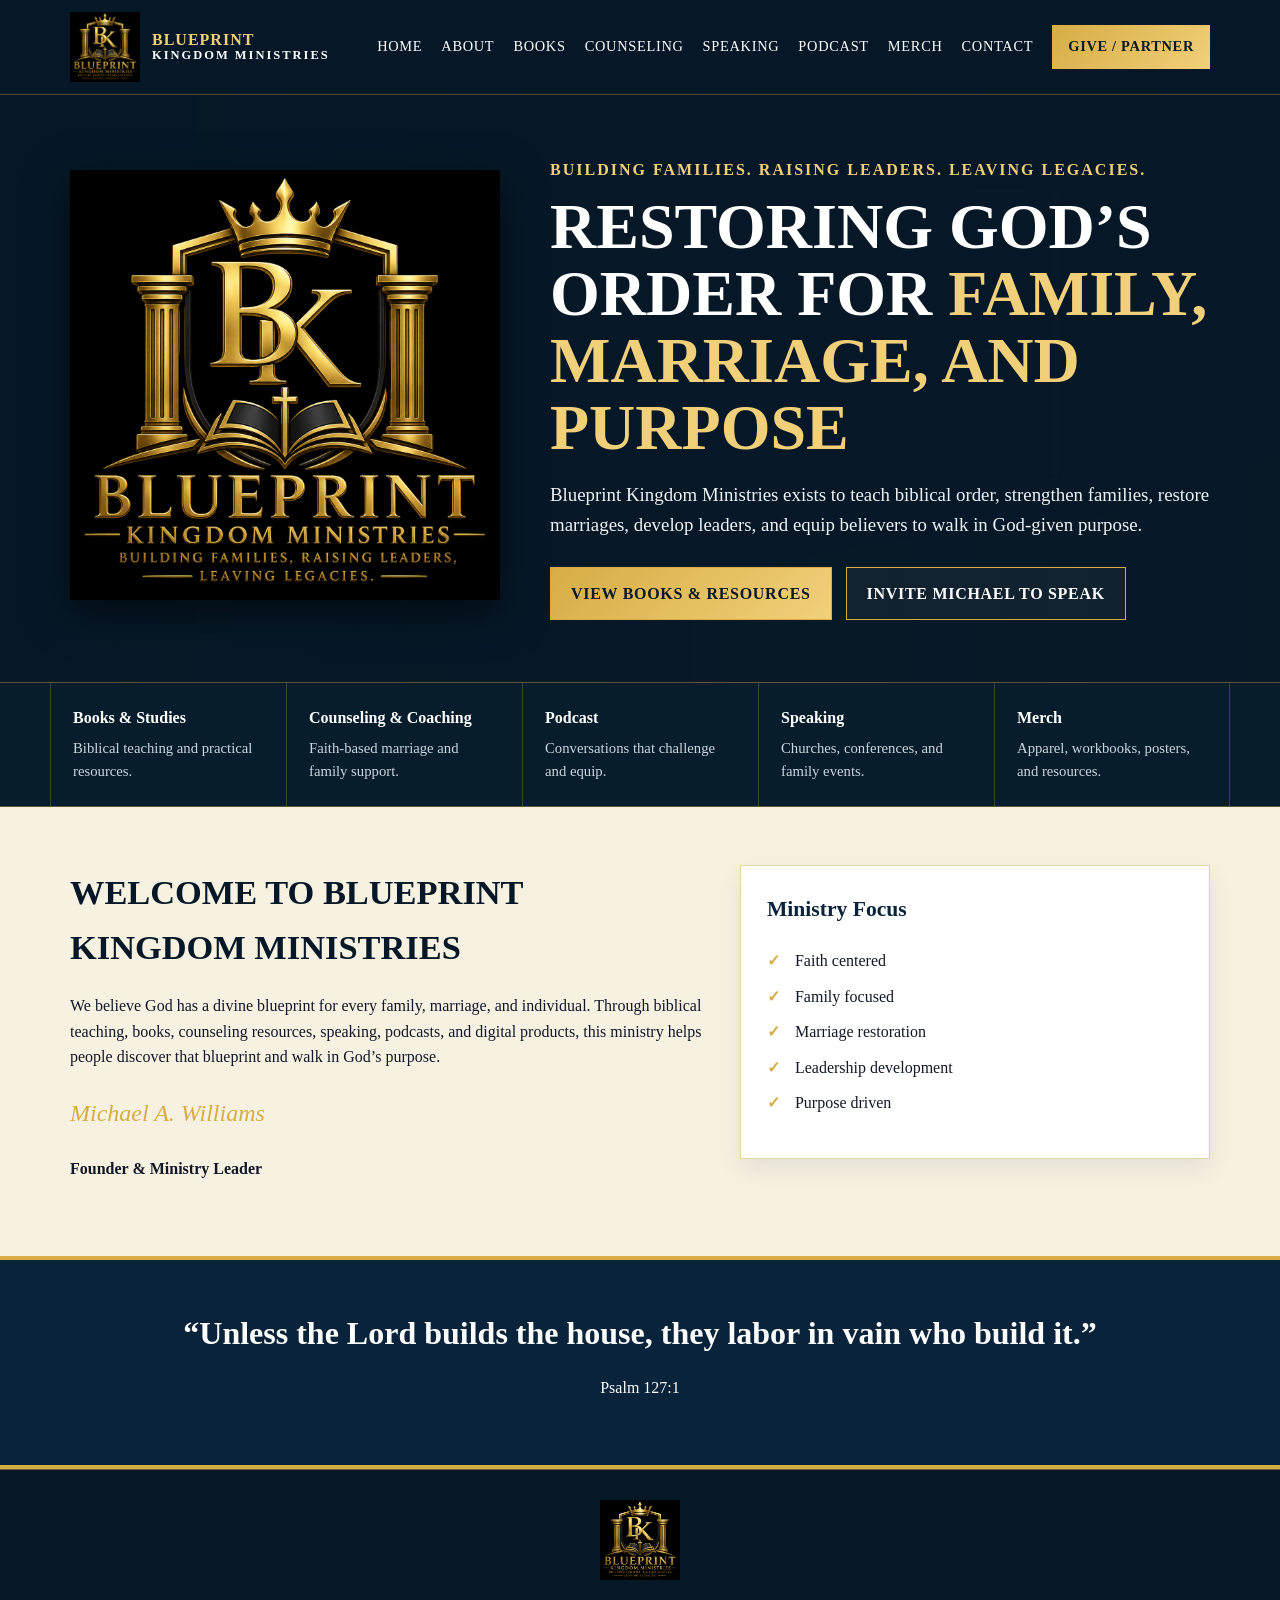
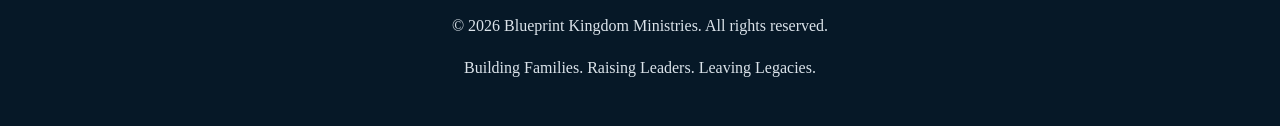
==== index.html @ 17f607df "Initial commit via Netlify [skip ci]" ====
<!DOCTYPE html><html lang="en"><head><meta charset="UTF-8"><meta name="viewport" content="width=device-width, initial-scale=1.0"><title>Blueprint Kingdom Ministries</title><meta name="description" content="Blueprint Kingdom Ministries"><link rel="icon" href="assets/favicon.png"><link rel="stylesheet" href="style.css"></head><body><header class="site-header"><div class="nav-wrap"><a class="brand" href="index.html"><img src="assets/logo.png" alt="Blueprint Kingdom Ministries logo"><span class="brand-text">Blueprint<span>Kingdom Ministries</span></span></a><nav><a href="index.html">Home</a><a href="about.html">About</a><a href="books.html">Books</a><a href="counseling.html">Counseling</a><a href="speaking.html">Speaking</a><a href="podcast.html">Podcast</a><a href="merch.html">Merch</a><a href="contact.html">Contact</a><a class="give" href="contact.html">Give / Partner</a></nav></div></header><section class="hero"><div class="hero-inner"><div><img class="hero-logo" src="assets/logo.png" alt="Blueprint Kingdom Ministries logo"></div><div><div class="eyebrow">Building Families. Raising Leaders. Leaving Legacies.</div><h1>Restoring God’s Order for <span>Family, Marriage, and Purpose</span></h1><p>Blueprint Kingdom Ministries exists to teach biblical order, strengthen families, restore marriages, develop leaders, and equip believers to walk in God-given purpose.</p><div class="btn-row"><a class="btn primary" href="books.html">View Books & Resources</a><a class="btn secondary" href="contact.html">Invite Michael to Speak</a></div></div></div></section><section class="quick-links"><div class="quick-grid"><a class="quick" href="books.html"><h3>Books & Studies</h3><p>Biblical teaching and practical resources.</p></a><a class="quick" href="counseling.html"><h3>Counseling & Coaching</h3><p>Faith-based marriage and family support.</p></a><a class="quick" href="podcast.html"><h3>Podcast</h3><p>Conversations that challenge and equip.</p></a><a class="quick" href="speaking.html"><h3>Speaking</h3><p>Churches, conferences, and family events.</p></a><a class="quick" href="merch.html"><h3>Merch</h3><p>Apparel, workbooks, posters, and resources.</p></a></div></section><section class="section two-col"><div><h2>Welcome to Blueprint Kingdom Ministries</h2><p>We believe God has a divine blueprint for every family, marriage, and individual. Through biblical teaching, books, counseling resources, speaking, podcasts, and digital products, this ministry helps people discover that blueprint and walk in God’s purpose.</p><p class="signature">Michael A. Williams</p><p><strong>Founder & Ministry Leader</strong></p></div><div class="card"><h3>Ministry Focus</h3><ul class="list-check"><li>Faith centered</li><li>Family focused</li><li>Marriage restoration</li><li>Leadership development</li><li>Purpose driven</li></ul></div></section><section class="banner"><h2>“Unless the Lord builds the house, they labor in vain who build it.”</h2><p>Psalm 127:1</p></section><footer class="site-footer"><img src="assets/logo.png" alt="Blueprint Kingdom Ministries logo"><p>&copy; 2026 Blueprint Kingdom Ministries. All rights reserved.</p><p>Building Families. Raising Leaders. Leaving Legacies.</p></footer></body></html>
---- style.css ----
:root{--navy:#061827;--navy2:#0b263a;--gold:#d6ad45;--gold2:#f2d07a;--cream:#f7f1e2;--white:#fff;--muted:#cdd6df;--ink:#111827}*{box-sizing:border-box}body{margin:0;font-family:Georgia,'Times New Roman',serif;background:var(--cream);color:var(--ink);line-height:1.6}a{color:inherit;text-decoration:none}.site-header{background:#061827;border-bottom:1px solid rgba(214,173,69,.35);position:sticky;top:0;z-index:10}.nav-wrap{max-width:1180px;margin:auto;display:flex;align-items:center;justify-content:space-between;padding:12px 20px;gap:22px}.brand{display:flex;align-items:center;gap:12px;min-width:230px}.brand img{height:70px;width:auto}.brand-text{font-weight:800;text-transform:uppercase;letter-spacing:1px;color:var(--gold2);line-height:1.05}.brand-text span{display:block;color:#fff;font-size:.78rem;letter-spacing:2px}nav{display:flex;gap:19px;align-items:center;flex-wrap:wrap;justify-content:flex-end}nav a{color:#fff;font-size:.9rem;text-transform:uppercase;letter-spacing:.7px}nav a:hover{color:var(--gold2)}.give{background:linear-gradient(135deg,var(--gold),var(--gold2));color:#081824!important;padding:10px 16px;font-weight:bold}.hero{background:linear-gradient(90deg,rgba(6,24,39,.96),rgba(6,24,39,.82)),url('assets/blueprint-bg.svg');background-size:cover;color:#fff}.hero-inner{max-width:1180px;margin:auto;display:grid;grid-template-columns:430px 1fr;gap:50px;align-items:center;padding:62px 20px}.hero-logo{width:100%;max-width:430px;filter:drop-shadow(0 12px 22px rgba(0,0,0,.55))}.eyebrow{color:var(--gold2);font-weight:bold;text-transform:uppercase;letter-spacing:2px}.hero h1,.page-title h1{font-size:clamp(2.2rem,5vw,4.4rem);line-height:1.05;margin:10px 0 18px;text-transform:uppercase}.hero h1 span{color:var(--gold2)}.hero p{font-size:1.18rem;color:#eef2f5;max-width:680px}.btn-row{display:flex;gap:14px;flex-wrap:wrap;margin-top:26px}.btn{display:inline-block;padding:13px 20px;border:1px solid var(--gold);font-weight:bold;text-transform:uppercase;letter-spacing:.7px}.primary{background:linear-gradient(135deg,var(--gold),var(--gold2));color:#071827}.secondary{color:#fff;background:rgba(255,255,255,.04)}.quick-links{background:#081d2c;color:#fff;border-top:1px solid rgba(214,173,69,.4);border-bottom:1px solid rgba(214,173,69,.4)}.quick-grid{max-width:1180px;margin:auto;display:grid;grid-template-columns:repeat(5,1fr)}.quick{padding:22px;border-left:1px solid rgba(214,173,69,.28)}.quick:last-child{border-right:1px solid rgba(214,173,69,.28)}.quick h3{color:#fff;margin:0 0 6px;font-size:1rem}.quick p{margin:0;color:var(--muted);font-size:.92rem}.section{max-width:1180px;margin:auto;padding:58px 20px}.section h2{font-size:2.15rem;margin:0 0 18px;color:var(--navy);text-transform:uppercase}.grid{display:grid;grid-template-columns:repeat(3,1fr);gap:24px}.card,.callout{background:#fff;border:1px solid #e5d5a4;box-shadow:0 10px 24px rgba(9,29,47,.08);padding:26px}.card h3{color:#09243a;margin-top:0;font-size:1.35rem}.two-col{display:grid;grid-template-columns:1.15fr .85fr;gap:34px;align-items:start}.banner{background:#09243a;color:#fff;text-align:center;padding:48px 20px;border-top:4px solid var(--gold);border-bottom:4px solid var(--gold)}.banner h2{font-size:2rem;margin:0 0 10px}.list-check{padding-left:0;list-style:none}.list-check li{margin:10px 0;padding-left:28px;position:relative}.list-check li:before{content:'✓';position:absolute;left:0;color:var(--gold);font-weight:bold}.page-title{background:linear-gradient(90deg,rgba(6,24,39,.96),rgba(6,24,39,.82)),url('assets/blueprint-bg.svg');background-size:cover;color:#fff;text-align:center;padding:70px 20px}.page-title p{max-width:760px;margin:auto;color:#eef2f5}.contact-box input,.contact-box textarea{width:100%;padding:13px;margin:8px 0;border:1px solid #d6c28d;font-family:inherit;font-size:1rem}.small{font-size:.9rem;color:#5b6470}.site-footer{background:#061827;color:#dbe3ea;text-align:center;padding:30px 20px;border-top:1px solid rgba(214,173,69,.5)}.site-footer img{height:80px;width:auto;margin-bottom:10px}.signature{color:var(--gold);font-style:italic;font-size:1.5rem}.notice{background:#fff8df;border-left:5px solid var(--gold);padding:16px;margin-top:18px}@media(max-width:850px){.nav-wrap{align-items:flex-start;flex-direction:column}.hero-inner,.two-col{grid-template-columns:1fr}.hero-logo{max-width:300px}.quick-grid,.grid{grid-template-columns:1fr}nav{justify-content:flex-start}.brand img{height:58px}}
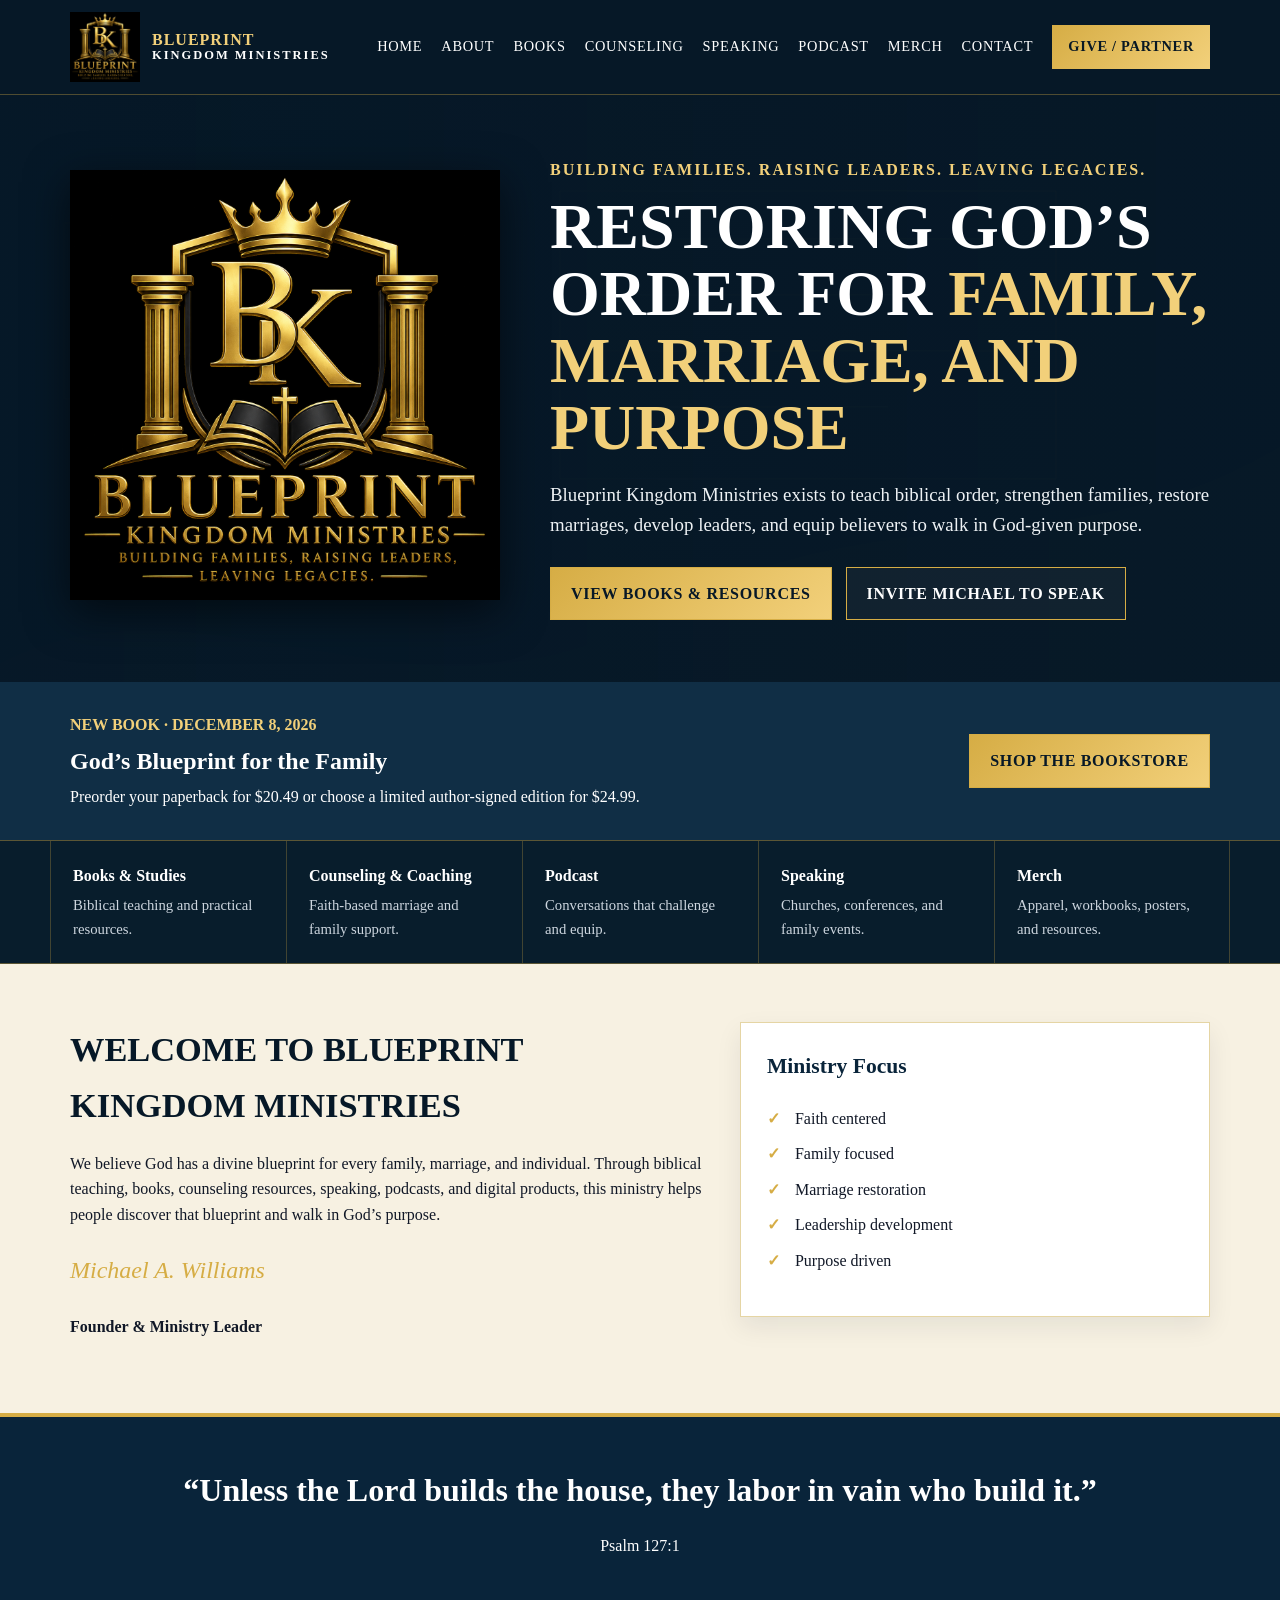
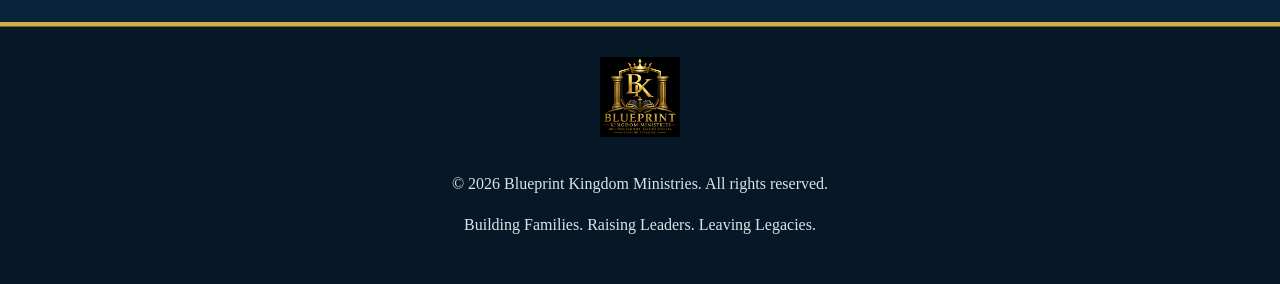
==== commit f0412c6a: "Add files via upload" ====
--- a/index.html
+++ b/index.html
@@ -1 +1 @@
-<!DOCTYPE html><html lang="en"><head><meta charset="UTF-8"><meta name="viewport" content="width=device-width, initial-scale=1.0"><title>Blueprint Kingdom Ministries</title><meta name="description" content="Blueprint Kingdom Ministries"><link rel="icon" href="assets/favicon.png"><link rel="stylesheet" href="style.css"></head><body><header class="site-header"><div class="nav-wrap"><a class="brand" href="index.html"><img src="assets/logo.png" alt="Blueprint Kingdom Ministries logo"><span class="brand-text">Blueprint<span>Kingdom Ministries</span></span></a><nav><a href="index.html">Home</a><a href="about.html">About</a><a href="books.html">Books</a><a href="counseling.html">Counseling</a><a href="speaking.html">Speaking</a><a href="podcast.html">Podcast</a><a href="merch.html">Merch</a><a href="contact.html">Contact</a><a class="give" href="contact.html">Give / Partner</a></nav></div></header><section class="hero"><div class="hero-inner"><div><img class="hero-logo" src="assets/logo.png" alt="Blueprint Kingdom Ministries logo"></div><div><div class="eyebrow">Building Families. Raising Leaders. Leaving Legacies.</div><h1>Restoring God’s Order for <span>Family, Marriage, and Purpose</span></h1><p>Blueprint Kingdom Ministries exists to teach biblical order, strengthen families, restore marriages, develop leaders, and equip believers to walk in God-given purpose.</p><div class="btn-row"><a class="btn primary" href="books.html">View Books & Resources</a><a class="btn secondary" href="contact.html">Invite Michael to Speak</a></div></div></div></section><section class="quick-links"><div class="quick-grid"><a class="quick" href="books.html"><h3>Books & Studies</h3><p>Biblical teaching and practical resources.</p></a><a class="quick" href="counseling.html"><h3>Counseling & Coaching</h3><p>Faith-based marriage and family support.</p></a><a class="quick" href="podcast.html"><h3>Podcast</h3><p>Conversations that challenge and equip.</p></a><a class="quick" href="speaking.html"><h3>Speaking</h3><p>Churches, conferences, and family events.</p></a><a class="quick" href="merch.html"><h3>Merch</h3><p>Apparel, workbooks, posters, and resources.</p></a></div></section><section class="section two-col"><div><h2>Welcome to Blueprint Kingdom Ministries</h2><p>We believe God has a divine blueprint for every family, marriage, and individual. Through biblical teaching, books, counseling resources, speaking, podcasts, and digital products, this ministry helps people discover that blueprint and walk in God’s purpose.</p><p class="signature">Michael A. Williams</p><p><strong>Founder & Ministry Leader</strong></p></div><div class="card"><h3>Ministry Focus</h3><ul class="list-check"><li>Faith centered</li><li>Family focused</li><li>Marriage restoration</li><li>Leadership development</li><li>Purpose driven</li></ul></div></section><section class="banner"><h2>“Unless the Lord builds the house, they labor in vain who build it.”</h2><p>Psalm 127:1</p></section><footer class="site-footer"><img src="assets/logo.png" alt="Blueprint Kingdom Ministries logo"><p>&copy; 2026 Blueprint Kingdom Ministries. All rights reserved.</p><p>Building Families. Raising Leaders. Leaving Legacies.</p></footer></body></html>+<!DOCTYPE html><html lang="en"><head><meta charset="UTF-8"><meta name="viewport" content="width=device-width, initial-scale=1.0"><title>Blueprint Kingdom Ministries</title><meta name="description" content="Blueprint Kingdom Ministries"><link rel="icon" href="assets/favicon.png"><link rel="stylesheet" href="style.css"></head><body><header class="site-header"><div class="nav-wrap"><a class="brand" href="index.html"><img src="assets/logo.png" alt="Blueprint Kingdom Ministries logo"><span class="brand-text">Blueprint<span>Kingdom Ministries</span></span></a><nav><a href="index.html">Home</a><a href="about.html">About</a><a href="books.html">Books</a><a href="counseling.html">Counseling</a><a href="speaking.html">Speaking</a><a href="podcast.html">Podcast</a><a href="merch.html">Merch</a><a href="contact.html">Contact</a><a class="give" href="contact.html">Give / Partner</a></nav></div></header><section class="hero"><div class="hero-inner"><div><img class="hero-logo" src="assets/logo.png" alt="Blueprint Kingdom Ministries logo"></div><div><div class="eyebrow">Building Families. Raising Leaders. Leaving Legacies.</div><h1>Restoring God’s Order for <span>Family, Marriage, and Purpose</span></h1><p>Blueprint Kingdom Ministries exists to teach biblical order, strengthen families, restore marriages, develop leaders, and equip believers to walk in God-given purpose.</p><div class="btn-row"><a class="btn primary" href="books.html">View Books & Resources</a><a class="btn secondary" href="contact.html">Invite Michael to Speak</a></div></div></div></section><section class="preorder-strip"><div><strong>NEW BOOK · DECEMBER 8, 2026</strong><h2>God’s Blueprint for the Family</h2><p>Preorder your paperback for $20.49 or choose a limited author-signed edition for $24.99.</p></div><a class="btn primary" href="books.html">Shop the Bookstore</a></section><section class="quick-links"><div class="quick-grid"><a class="quick" href="books.html"><h3>Books & Studies</h3><p>Biblical teaching and practical resources.</p></a><a class="quick" href="counseling.html"><h3>Counseling & Coaching</h3><p>Faith-based marriage and family support.</p></a><a class="quick" href="podcast.html"><h3>Podcast</h3><p>Conversations that challenge and equip.</p></a><a class="quick" href="speaking.html"><h3>Speaking</h3><p>Churches, conferences, and family events.</p></a><a class="quick" href="merch.html"><h3>Merch</h3><p>Apparel, workbooks, posters, and resources.</p></a></div></section><section class="section two-col"><div><h2>Welcome to Blueprint Kingdom Ministries</h2><p>We believe God has a divine blueprint for every family, marriage, and individual. Through biblical teaching, books, counseling resources, speaking, podcasts, and digital products, this ministry helps people discover that blueprint and walk in God’s purpose.</p><p class="signature">Michael A. Williams</p><p><strong>Founder & Ministry Leader</strong></p></div><div class="card"><h3>Ministry Focus</h3><ul class="list-check"><li>Faith centered</li><li>Family focused</li><li>Marriage restoration</li><li>Leadership development</li><li>Purpose driven</li></ul></div></section><section class="banner"><h2>“Unless the Lord builds the house, they labor in vain who build it.”</h2><p>Psalm 127:1</p></section><footer class="site-footer"><img src="assets/logo.png" alt="Blueprint Kingdom Ministries logo"><p>&copy; 2026 Blueprint Kingdom Ministries. All rights reserved.</p><p>Building Families. Raising Leaders. Leaving Legacies.</p></footer></body></html>
--- a/style.css
+++ b/style.css
@@ -1,2 +1,5 @@
 
 :root{--navy:#061827;--navy2:#0b263a;--gold:#d6ad45;--gold2:#f2d07a;--cream:#f7f1e2;--white:#fff;--muted:#cdd6df;--ink:#111827}*{box-sizing:border-box}body{margin:0;font-family:Georgia,'Times New Roman',serif;background:var(--cream);color:var(--ink);line-height:1.6}a{color:inherit;text-decoration:none}.site-header{background:#061827;border-bottom:1px solid rgba(214,173,69,.35);position:sticky;top:0;z-index:10}.nav-wrap{max-width:1180px;margin:auto;display:flex;align-items:center;justify-content:space-between;padding:12px 20px;gap:22px}.brand{display:flex;align-items:center;gap:12px;min-width:230px}.brand img{height:70px;width:auto}.brand-text{font-weight:800;text-transform:uppercase;letter-spacing:1px;color:var(--gold2);line-height:1.05}.brand-text span{display:block;color:#fff;font-size:.78rem;letter-spacing:2px}nav{display:flex;gap:19px;align-items:center;flex-wrap:wrap;justify-content:flex-end}nav a{color:#fff;font-size:.9rem;text-transform:uppercase;letter-spacing:.7px}nav a:hover{color:var(--gold2)}.give{background:linear-gradient(135deg,var(--gold),var(--gold2));color:#081824!important;padding:10px 16px;font-weight:bold}.hero{background:linear-gradient(90deg,rgba(6,24,39,.96),rgba(6,24,39,.82)),url('assets/blueprint-bg.svg');background-size:cover;color:#fff}.hero-inner{max-width:1180px;margin:auto;display:grid;grid-template-columns:430px 1fr;gap:50px;align-items:center;padding:62px 20px}.hero-logo{width:100%;max-width:430px;filter:drop-shadow(0 12px 22px rgba(0,0,0,.55))}.eyebrow{color:var(--gold2);font-weight:bold;text-transform:uppercase;letter-spacing:2px}.hero h1,.page-title h1{font-size:clamp(2.2rem,5vw,4.4rem);line-height:1.05;margin:10px 0 18px;text-transform:uppercase}.hero h1 span{color:var(--gold2)}.hero p{font-size:1.18rem;color:#eef2f5;max-width:680px}.btn-row{display:flex;gap:14px;flex-wrap:wrap;margin-top:26px}.btn{display:inline-block;padding:13px 20px;border:1px solid var(--gold);font-weight:bold;text-transform:uppercase;letter-spacing:.7px}.primary{background:linear-gradient(135deg,var(--gold),var(--gold2));color:#071827}.secondary{color:#fff;background:rgba(255,255,255,.04)}.quick-links{background:#081d2c;color:#fff;border-top:1px solid rgba(214,173,69,.4);border-bottom:1px solid rgba(214,173,69,.4)}.quick-grid{max-width:1180px;margin:auto;display:grid;grid-template-columns:repeat(5,1fr)}.quick{padding:22px;border-left:1px solid rgba(214,173,69,.28)}.quick:last-child{border-right:1px solid rgba(214,173,69,.28)}.quick h3{color:#fff;margin:0 0 6px;font-size:1rem}.quick p{margin:0;color:var(--muted);font-size:.92rem}.section{max-width:1180px;margin:auto;padding:58px 20px}.section h2{font-size:2.15rem;margin:0 0 18px;color:var(--navy);text-transform:uppercase}.grid{display:grid;grid-template-columns:repeat(3,1fr);gap:24px}.card,.callout{background:#fff;border:1px solid #e5d5a4;box-shadow:0 10px 24px rgba(9,29,47,.08);padding:26px}.card h3{color:#09243a;margin-top:0;font-size:1.35rem}.two-col{display:grid;grid-template-columns:1.15fr .85fr;gap:34px;align-items:start}.banner{background:#09243a;color:#fff;text-align:center;padding:48px 20px;border-top:4px solid var(--gold);border-bottom:4px solid var(--gold)}.banner h2{font-size:2rem;margin:0 0 10px}.list-check{padding-left:0;list-style:none}.list-check li{margin:10px 0;padding-left:28px;position:relative}.list-check li:before{content:'✓';position:absolute;left:0;color:var(--gold);font-weight:bold}.page-title{background:linear-gradient(90deg,rgba(6,24,39,.96),rgba(6,24,39,.82)),url('assets/blueprint-bg.svg');background-size:cover;color:#fff;text-align:center;padding:70px 20px}.page-title p{max-width:760px;margin:auto;color:#eef2f5}.contact-box input,.contact-box textarea{width:100%;padding:13px;margin:8px 0;border:1px solid #d6c28d;font-family:inherit;font-size:1rem}.small{font-size:.9rem;color:#5b6470}.site-footer{background:#061827;color:#dbe3ea;text-align:center;padding:30px 20px;border-top:1px solid rgba(214,173,69,.5)}.site-footer img{height:80px;width:auto;margin-bottom:10px}.signature{color:var(--gold);font-style:italic;font-size:1.5rem}.notice{background:#fff8df;border-left:5px solid var(--gold);padding:16px;margin-top:18px}@media(max-width:850px){.nav-wrap{align-items:flex-start;flex-direction:column}.hero-inner,.two-col{grid-template-columns:1fr}.hero-logo{max-width:300px}.quick-grid,.grid{grid-template-columns:1fr}nav{justify-content:flex-start}.brand img{height:58px}}
+
+/* Blueprint Kingdom Press bookstore */
+.store-intro{max-width:780px;margin-bottom:28px}.store-intro .eyebrow{color:#795a0d}.store-grid{display:grid;grid-template-columns:repeat(2,minmax(0,1fr));gap:24px}.product-card{display:flex;flex-direction:column;align-items:flex-start}.featured-product{border:2px solid var(--gold)}.edition-label{text-transform:uppercase;font-size:.85rem;font-weight:bold;letter-spacing:1px;color:#78590b}.product-price{font-size:2.3rem;color:var(--navy);font-weight:bold;margin:8px 0}.store-btn{margin-top:auto;text-align:center;width:100%}.product-card .small{margin-bottom:22px}.store-extras{margin-top:58px}.preorder-strip{display:flex;justify-content:space-between;align-items:center;gap:25px;background:#102e45;color:white;padding:30px max(20px,calc((100vw - 1140px)/2))}.preorder-strip strong{color:var(--gold2)}.preorder-strip h2{margin:4px 0}.preorder-strip p{margin:0}.preorder-strip .btn{flex-shrink:0}@media(max-width:700px){.store-grid{grid-template-columns:1fr}.preorder-strip{flex-direction:column;align-items:flex-start}}
